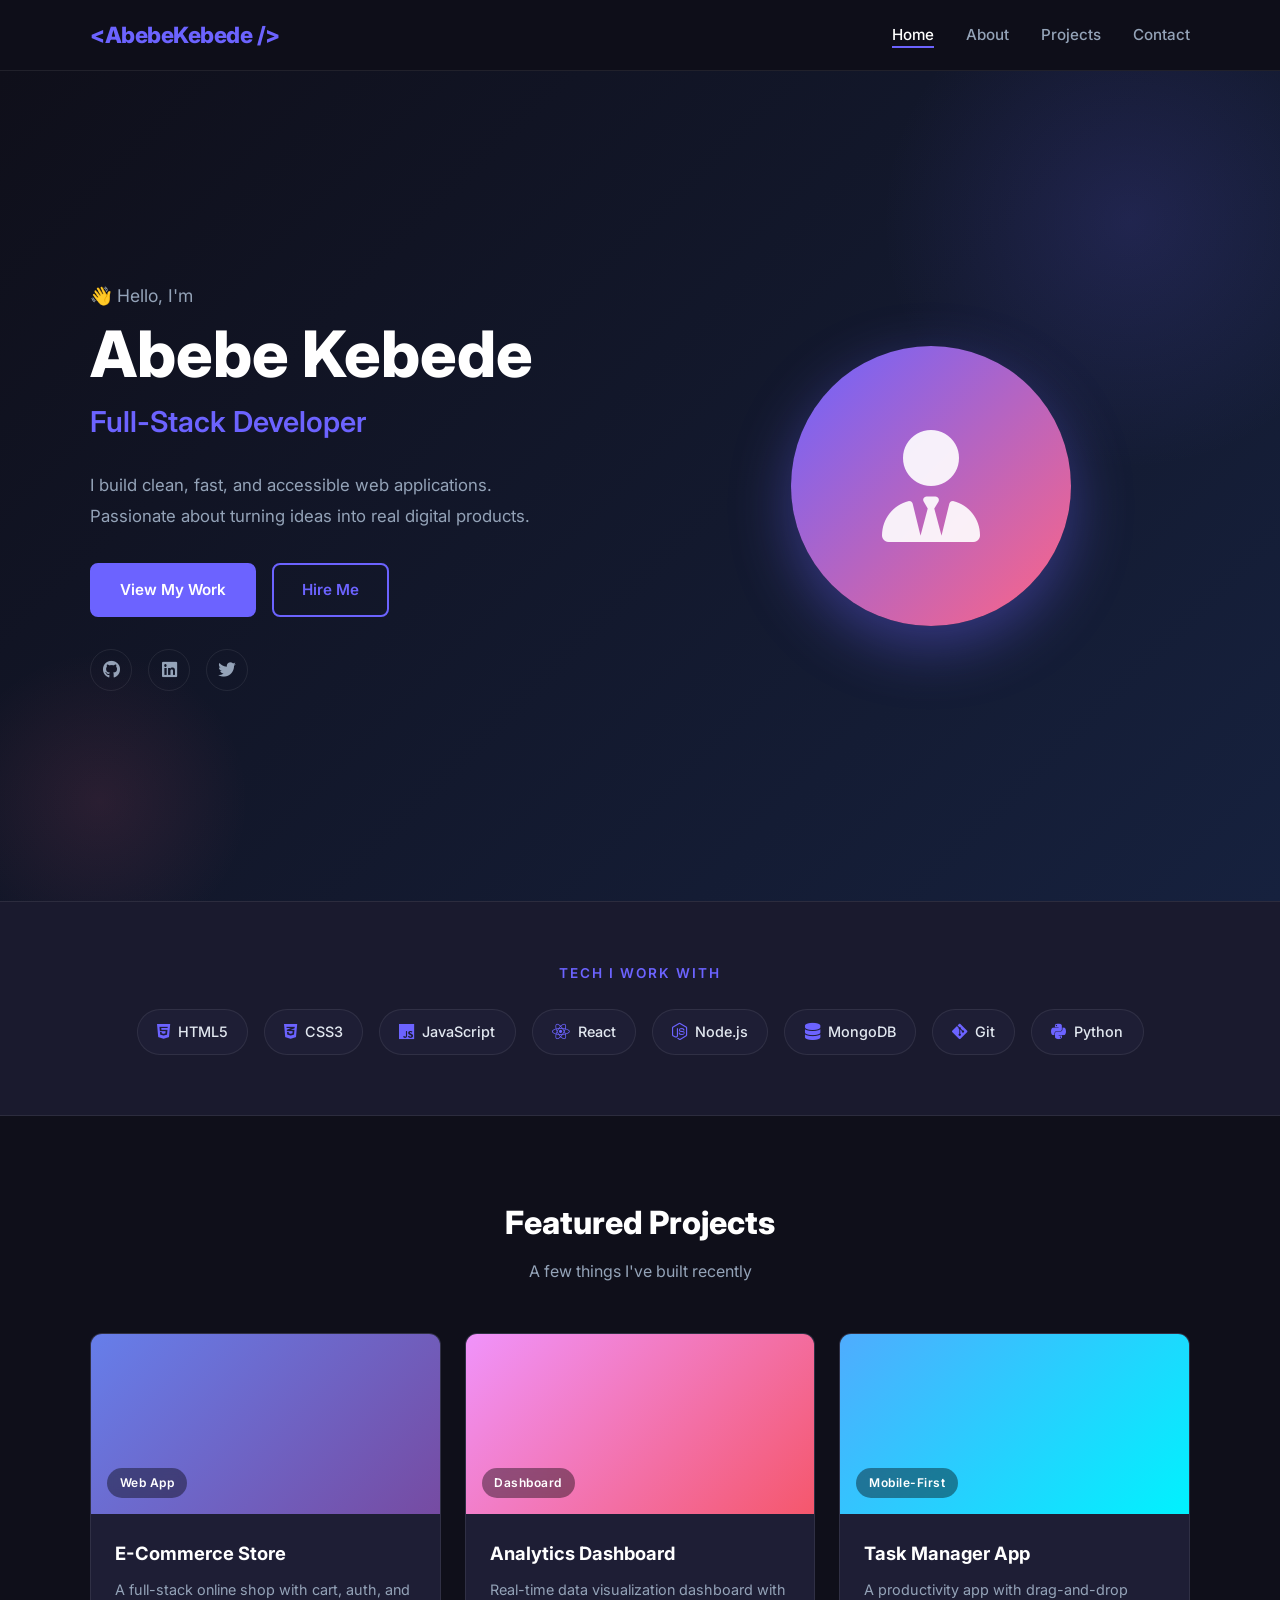
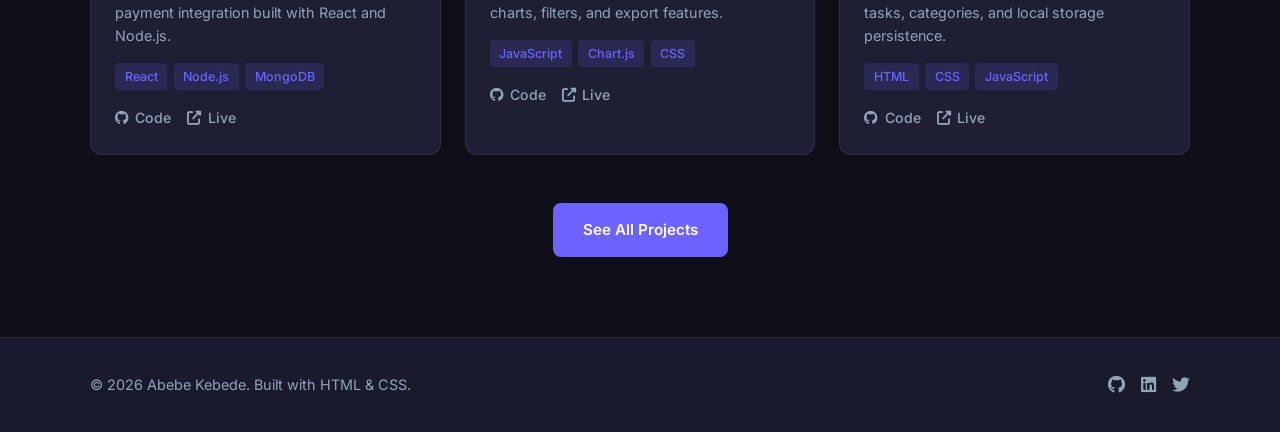
==== index.html @ f782b0f5 "Intial Commit" ====
<!DOCTYPE html>
<html lang="en">
<head>
  <meta charset="UTF-8" />
  <meta name="viewport" content="width=device-width, initial-scale=1.0" />
  <title>Alex Dev | Portfolio</title>
  <link rel="stylesheet" href="portfolio.css" />
  <!-- Font Awesome for icons -->
  <link rel="stylesheet" href="https://cdnjs.cloudflare.com/ajax/libs/font-awesome/6.5.0/css/all.min.css" />
  <!-- Google Fonts -->
  <link href="https://fonts.googleapis.com/css2?family=Inter:wght@400;500;600;700;800&display=swap" rel="stylesheet" />
</head>
<body>

  <!-- ===== NAVBAR ===== -->
  <header class="navbar">
    <div class="container nav-inner">
      <a href="index.html" class="logo">&lt;AbebeKebede /&gt;</a>
      <nav>
        <ul class="nav-links">
          <li class="list"><a href="index.html" class="active">Home</a></li>
          <li><a href="about.html">About</a></li>
          <li><a href="projects.html">Projects</a></li>
          <li><a href="contact.html">Contact</a></li>
        </ul>
      </nav>
      <!-- Hamburger for mobile -->
      <button class="hamburger" id="hamburger" aria-label="Toggle menu">
        <span></span><span></span><span></span>
      </button>
    </div>
    <!-- Mobile menu -->
    <nav class="mobile-menu" id="mobileMenu">
      <ul>
        <li><a href="index.html">Home</a></li>
        <li><a href="about.html">About</a></li>
        <li><a href="projects.html">Projects</a></li>
        <li><a href="contact.html">Contact</a></li>
      </ul>
    </nav>
  </header>

  <!-- ===== HERO ===== -->
  <section class="hero">
    <div class="container hero-inner">
      <div class="hero-text">
        <p class="hero-greeting">👋 Hello, I'm</p>
        <h1 class="hero-name">Abebe Kebede</h1>
        <h2 class="hero-title">Full-Stack Developer</h2>
        <p class="hero-desc">
          I build clean, fast, and accessible web applications.
          Passionate about turning ideas into real digital products.
        </p>
        <div class="hero-btns">
          <a href="projects.html" class="btn btn-primary">View My Work</a>
          <a href="contact.html" class="btn btn-outline">Hire Me</a>
        </div>
        <div class="hero-socials">
          <a href="#" aria-label="GitHub"><i class="fab fa-github"></i></a>
          <a href="#" aria-label="LinkedIn"><i class="fab fa-linkedin"></i></a>
          <a href="#" aria-label="Twitter"><i class="fab fa-twitter"></i></a>
        </div>
      </div>
      <div class="hero-image">
        <div class="avatar-placeholder">
          <i class="fas fa-user-tie"></i>
        </div>
      </div>
    </div>
  </section>

  <!-- ===== SKILLS STRIP ===== -->
  <section class="skills-strip">
    <div class="container">
      <h3 class="section-label">Tech I Work With</h3>
      <div class="skills-grid">
        <div class="skill-badge"><i class="fab fa-html5"></i> HTML5</div>
        <div class="skill-badge"><i class="fab fa-css3-alt"></i> CSS3</div>
        <div class="skill-badge"><i class="fab fa-js"></i> JavaScript</div>
        <div class="skill-badge"><i class="fab fa-react"></i> React</div>
        <div class="skill-badge"><i class="fab fa-node-js"></i> Node.js</div>
        <div class="skill-badge"><i class="fas fa-database"></i> MongoDB</div>
        <div class="skill-badge"><i class="fab fa-git-alt"></i> Git</div>
        <div class="skill-badge"><i class="fab fa-python"></i> Python</div>
      </div>
    </div>
  </section>

  <!-- ===== FEATURED PROJECTS ===== -->
  <section class="section">
    <div class="container">
      <h2 class="section-title">Featured Projects</h2>
      <p class="section-sub">A few things I've built recently</p>
      <div class="projects-grid">

        <div class="project-card">
          <div class="project-img project-img-1">
            <span class="project-tag">Web App</span>
          </div>
          <div class="project-body">
            <h3>E-Commerce Store</h3>
            <p>A full-stack online shop with cart, auth, and payment integration built with React and Node.js.</p>
            <div class="project-tech">
              <span>React</span><span>Node.js</span><span>MongoDB</span>
            </div>
            <div class="project-links">
              <a href="#"><i class="fab fa-github"></i> Code</a>
              <a href="#"><i class="fas fa-external-link-alt"></i> Live</a>
            </div>
          </div>
        </div>

        <div class="project-card">
          <div class="project-img project-img-2">
            <span class="project-tag">Dashboard</span>
          </div>
          <div class="project-body">
            <h3>Analytics Dashboard</h3>
            <p>Real-time data visualization dashboard with charts, filters, and export features.</p>
            <div class="project-tech">
              <span>JavaScript</span><span>Chart.js</span><span>CSS</span>
            </div>
            <div class="project-links">
              <a href="#"><i class="fab fa-github"></i> Code</a>
              <a href="#"><i class="fas fa-external-link-alt"></i> Live</a>
            </div>
          </div>
        </div>

        <div class="project-card">
          <div class="project-img project-img-3">
            <span class="project-tag">Mobile-First</span>
          </div>
          <div class="project-body">
            <h3>Task Manager App</h3>
            <p>A productivity app with drag-and-drop tasks, categories, and local storage persistence.</p>
            <div class="project-tech">
              <span>HTML</span><span>CSS</span><span>JavaScript</span>
            </div>
            <div class="project-links">
              <a href="#"><i class="fab fa-github"></i> Code</a>
              <a href="#"><i class="fas fa-external-link-alt"></i> Live</a>
            </div>
          </div>
        </div>

      </div>
      <div class="center-btn">
        <a href="projects.html" class="btn btn-primary">See All Projects</a>
      </div>
    </div>
  </section>

  <!-- ===== FOOTER ===== -->
  <footer class="footer">
    <div class="container footer-inner">
      <p>&copy; 2026 Abebe Kebede. Built with HTML &amp; CSS.</p>
      <div class="footer-socials">
        <a href="#" aria-label="GitHub"><i class="fab fa-github"></i></a>
        <a href="#" aria-label="LinkedIn"><i class="fab fa-linkedin"></i></a>
        <a href="#" aria-label="Twitter"><i class="fab fa-twitter"></i></a>
      </div>
    </div>
  </footer>

  <script>
    // Simple hamburger toggle (no framework needed)
    const btn = document.getElementById('hamburger');
    const menu = document.getElementById('mobileMenu');
    btn.addEventListener('click', () => {
      menu.classList.toggle('open');
      btn.classList.toggle('active');
    });
  </script>

</body>
</html>
---- portfolio.css ----
/* ===== CSS VARIABLES ===== */
:root {
  --primary:     #6c63ff;
  --primary-dark:#5a52d5;
  --accent:      #ff6584;
  --dark:        #0f0f1a;
  --dark-2:      #1a1a2e;
  --dark-3:      #16213e;
  --text:        #e2e8f0;
  --text-muted:  #94a3b8;
  --white:       #ffffff;
  --light-bg:    #f8fafc;
  --border:      rgba(255,255,255,0.08);
  --card-bg:     #1e1e35;
  --radius:      12px;
  --radius-sm:   8px;
  --shadow:      0 4px 24px rgba(0,0,0,0.3);
  --transition:  0.3s ease;
  --font:        'Inter', sans-serif;
}

/* ===== RESET & BASE ===== */
*, *::before, *::after {
  box-sizing: border-box;
  margin: 0;
  padding: 0;
}

html {
  scroll-behavior: smooth;
}

body {
  font-family: var(--font);
  background-color: var(--dark);
  color: var(--text);
  line-height: 1.7;
  font-size: 16px;
}

a {
  text-decoration: none;
  color: inherit;
  transition: color var(--transition);
}

ul {
  list-style: none;
}

img {
  max-width: 100%;
  display: block;
}

/* ===== CONTAINER ===== */
.container {
  width: 90%;
  max-width: 1100px;
  margin: 0 auto;
}

/* ===== SECTION SPACING ===== */
.section {
  padding: 80px 0;
}

.bg-light {
  background-color: var(--dark-2);
}

/* ===== SECTION HEADINGS ===== */
.section-title {
  font-size: 2rem;
  font-weight: 800;
  text-align: center;
  margin-bottom: 0.5rem;
  color: var(--white);
}

.section-sub {
  text-align: center;
  color: var(--text-muted);
  margin-bottom: 3rem;
  font-size: 1rem;
}

.section-label {
  text-align: center;
  font-size: 0.85rem;
  text-transform: uppercase;
  letter-spacing: 2px;
  color: var(--primary);
  margin-bottom: 1.5rem;
  font-weight: 600;
}

/* ===== BUTTONS ===== */
.btn {
  display: inline-flex;
  align-items: center;
  gap: 0.5rem;
  padding: 0.75rem 1.75rem;
  border-radius: var(--radius-sm);
  font-size: 0.95rem;
  font-weight: 600;
  cursor: pointer;
  transition: all var(--transition);
  border: 2px solid transparent;
}

.btn-primary {
  background-color: var(--primary);
  color: var(--white);
  border-color: var(--primary);
}

.btn-primary:hover {
  background-color: var(--primary-dark);
  border-color: var(--primary-dark);
  transform: translateY(-2px);
  box-shadow: 0 8px 20px rgba(108, 99, 255, 0.4);
}

.btn-outline {
  background-color: transparent;
  color: var(--primary);
  border-color: var(--primary);
}

.btn-outline:hover {
  background-color: var(--primary);
  color: var(--white);
  transform: translateY(-2px);
}

.btn-full {
  width: 100%;
  justify-content: center;
}

.center-btn {
  text-align: center;
  margin-top: 3rem;
}

/* =============================================
   NAVBAR
   ============================================= */
.navbar {
  position: sticky;
  top: 0;
  z-index: 1000;
  background-color: rgba(15, 15, 26, 0.95);
  backdrop-filter: blur(10px);
  border-bottom: 1px solid var(--border);
}

.nav-inner {
  display: flex;
  align-items: center;
  justify-content: space-between;
  height: 70px;
}

.logo {
  font-size: 1.4rem;
  font-weight: 800;
  color: var(--primary);
  letter-spacing: -0.5px;
}

.nav-links {
  display: flex;
  gap: 2rem;
}

.nav-links a {
  color: var(--text-muted);
  font-weight: 500;
  font-size: 0.95rem;
  position: relative;
  padding-bottom: 4px;
}

.nav-links a::after {
  content: '';
  position: absolute;
  bottom: 0;
  left: 0;
  width: 0;
  height: 2px;
  background-color: var(--primary);
  transition: width var(--transition);
}

.nav-links a:hover,
.nav-links a.active {
  color: var(--white);
}

.nav-links a:hover::after,
.nav-links a.active::after {
  width: 100%;
}

/* Hamburger */
.hamburger {
  display: none;
  flex-direction: column;
  gap: 5px;
  background: none;
  border: none;
  cursor: pointer;
  padding: 4px;
}

.hamburger span {
  display: block;
  width: 24px;
  height: 2px;
  background-color: var(--text);
  border-radius: 2px;
  transition: all var(--transition);
}

.hamburger.active span:nth-child(1) {
  transform: translateY(7px) rotate(45deg);
}
.hamburger.active span:nth-child(2) {
  opacity: 0;
}
.hamburger.active span:nth-child(3) {
  transform: translateY(-7px) rotate(-45deg);
}

/* Mobile menu */
.mobile-menu {
  display: none;
  background-color: var(--dark-2);
  border-top: 1px solid var(--border);
}

.mobile-menu.open {
  display: block;
}

.mobile-menu ul {
  padding: 1rem 0;
}

.mobile-menu li a {
  display: block;
  padding: 0.75rem 1.5rem;
  color: var(--text-muted);
  font-weight: 500;
  transition: all var(--transition);
}

.mobile-menu li a:hover {
  color: var(--white);
  background-color: rgba(108, 99, 255, 0.1);
  padding-left: 2rem;
}

/* =============================================
   HERO SECTION
   ============================================= */
.hero {
  min-height: calc(100vh - 70px);
  display: flex;
  align-items: center;
  background: linear-gradient(135deg, var(--dark) 0%, var(--dark-3) 100%);
  position: relative;
  overflow: hidden;
}

/* Decorative background circles */
.hero::before {
  content: '';
  position: absolute;
  width: 500px;
  height: 500px;
  border-radius: 50%;
  background: radial-gradient(circle, rgba(108,99,255,0.15) 0%, transparent 70%);
  top: -100px;
  right: -100px;
  pointer-events: none;
}

.hero::after {
  content: '';
  position: absolute;
  width: 300px;
  height: 300px;
  border-radius: 50%;
  background: radial-gradient(circle, rgba(255,101,132,0.1) 0%, transparent 70%);
  bottom: -50px;
  left: -50px;
  pointer-events: none;
}

.hero-inner {
  display: grid;
  grid-template-columns: 1fr 1fr;
  gap: 4rem;
  align-items: center;
  padding: 80px 0;
}

.hero-greeting {
  font-size: 1.1rem;
  color: var(--text-muted);
  margin-bottom: 0.5rem;
}

.hero-name {
  font-size: clamp(2.5rem, 5vw, 4rem);
  font-weight: 800;
  color: var(--white);
  line-height: 1.1;
  margin-bottom: 0.5rem;
}

.hero-title {
  font-size: clamp(1.2rem, 2.5vw, 1.8rem);
  font-weight: 600;
  color: var(--primary);
  margin-bottom: 1.5rem;
}

.hero-desc {
  color: var(--text-muted);
  font-size: 1.05rem;
  max-width: 480px;
  margin-bottom: 2rem;
  line-height: 1.8;
}

.hero-btns {
  display: flex;
  gap: 1rem;
  flex-wrap: wrap;
  margin-bottom: 2rem;
}

.hero-socials {
  display: flex;
  gap: 1rem;
}

.hero-socials a {
  width: 42px;
  height: 42px;
  border-radius: 50%;
  border: 1px solid var(--border);
  display: flex;
  align-items: center;
  justify-content: center;
  color: var(--text-muted);
  font-size: 1.1rem;
  transition: all var(--transition);
}

.hero-socials a:hover {
  border-color: var(--primary);
  color: var(--primary);
  transform: translateY(-3px);
}

/* Avatar placeholder */
.avatar-placeholder {
  width: 280px;
  height: 280px;
  border-radius: 50%;
  background: linear-gradient(135deg, var(--primary) 0%, var(--accent) 100%);
  display: flex;
  align-items: center;
  justify-content: center;
  font-size: 7rem;
  color: rgba(255,255,255,0.9);
  margin: 0 auto;
  box-shadow: 0 20px 60px rgba(108, 99, 255, 0.4);
  position: relative;
}

/* .avatar-placeholder::before {
  content: '';
  position: absolute;
  inset: -8px;
  border-radius: 50%;
  border: 2px dashed rgba(108, 99, 255, 0.4);
  animation: spin 20s linear infinite;
}

@keyframes spin {
  to { transform: rotate(360deg); }
} */

.avatar-placeholder.large {
  width: 220px;
  height: 220px;
  font-size: 5rem;
}

/* =============================================
   SKILLS STRIP
   ============================================= */
.skills-strip {
  background-color: var(--dark-2);
  padding: 60px 0;
  border-top: 1px solid var(--border);
  border-bottom: 1px solid var(--border);
}

.skills-grid {
  display: flex;
  flex-wrap: wrap;
  gap: 1rem;
  justify-content: center;
}

.skill-badge {
  display: flex;
  align-items: center;
  gap: 0.5rem;
  padding: 0.6rem 1.2rem;
  background-color: var(--card-bg);
  border: 1px solid var(--border);
  border-radius: 50px;
  font-size: 0.9rem;
  font-weight: 500;
  color: var(--text);
  transition: all var(--transition);
}

.skill-badge:hover {
  border-color: var(--primary);
  color: var(--primary);
  transform: translateY(-2px);
}

.skill-badge i {
  font-size: 1.1rem;
  color: var(--primary);
}

/* =============================================
   PROJECT CARDS
   ============================================= */
.projects-grid {
  display: grid;
  grid-template-columns: repeat(auto-fill, minmax(300px, 1fr));
  gap: 1.5rem;
}

.project-card {
  background-color: var(--card-bg);
  border: 1px solid var(--border);
  border-radius: var(--radius);
  overflow: hidden;
  transition: all var(--transition);
}

.project-card:hover {
  transform: translateY(-6px);
  box-shadow: var(--shadow);
  border-color: rgba(108, 99, 255, 0.3);
}

.project-img {
  height: 180px;
  position: relative;
  display: flex;
  align-items: flex-end;
  padding: 1rem;
}

/* Gradient backgrounds for project cards */
.project-img-1 { background: linear-gradient(135deg, #667eea 0%, #764ba2 100%); }
.project-img-2 { background: linear-gradient(135deg, #f093fb 0%, #f5576c 100%); }
.project-img-3 { background: linear-gradient(135deg, #4facfe 0%, #00f2fe 100%); }
.project-img-4 { background: linear-gradient(135deg, #43e97b 0%, #38f9d7 100%); }
.project-img-5 { background: linear-gradient(135deg, #fa709a 0%, #fee140 100%); }
.project-img-6 { background: linear-gradient(135deg, #a18cd1 0%, #fbc2eb 100%); }

.project-tag {
  background-color: rgba(0,0,0,0.4);
  color: var(--white);
  padding: 0.3rem 0.8rem;
  border-radius: 50px;
  font-size: 0.75rem;
  font-weight: 600;
  letter-spacing: 0.5px;
  backdrop-filter: blur(4px);
}

.project-body {
  padding: 1.5rem;
}

.project-body h3 {
  font-size: 1.15rem;
  font-weight: 700;
  color: var(--white);
  margin-bottom: 0.5rem;
}

.project-body p {
  color: var(--text-muted);
  font-size: 0.9rem;
  margin-bottom: 1rem;
  line-height: 1.6;
}

.project-tech {
  display: flex;
  flex-wrap: wrap;
  gap: 0.4rem;
  margin-bottom: 1rem;
}

.project-tech span {
  background-color: rgba(108, 99, 255, 0.15);
  color: var(--primary);
  padding: 0.2rem 0.6rem;
  border-radius: 4px;
  font-size: 0.78rem;
  font-weight: 500;
}

.project-links {
  display: flex;
  gap: 1rem;
}

.project-links a {
  display: flex;
  align-items: center;
  gap: 0.4rem;
  color: var(--text-muted);
  font-size: 0.88rem;
  font-weight: 500;
  transition: color var(--transition);
}

.project-links a:hover {
  color: var(--primary);
}

/* =============================================
   PAGE HERO (inner pages)
   ============================================= */
.page-hero {
  background: linear-gradient(135deg, var(--dark-3) 0%, var(--dark-2) 100%);
  padding: 80px 0 60px;
  text-align: center;
  border-bottom: 1px solid var(--border);
}

.page-hero h1 {
  font-size: clamp(2rem, 4vw, 3rem);
  font-weight: 800;
  color: var(--white);
  margin-bottom: 0.5rem;
}

.page-hero p {
  color: var(--text-muted);
  font-size: 1.1rem;
}

/* =============================================
   ABOUT PAGE
   ============================================= */
.about-grid {
  display: grid;
  grid-template-columns: 280px 1fr;
  gap: 4rem;
  align-items: start;
}

.about-image {
  text-align: center;
}

.about-socials {
  margin-top: 1.5rem;
  display: flex;
  flex-direction: column;
  gap: 0.75rem;
  align-items: center;
}

.about-socials a {
  display: inline-flex;
  align-items: center;
  gap: 0.5rem;
  color: var(--text-muted);
  font-size: 0.9rem;
  font-weight: 500;
  transition: color var(--transition);
}

.about-socials a:hover {
  color: var(--primary);
}

.about-bio h2 {
  font-size: 1.8rem;
  font-weight: 800;
  color: var(--white);
  margin-bottom: 1rem;
}

.about-bio p {
  color: var(--text-muted);
  margin-bottom: 1rem;
  line-height: 1.8;
}

.about-bio strong {
  color: var(--primary);
}

.info-grid {
  display: grid;
  grid-template-columns: 1fr 1fr;
  gap: 1rem;
  margin-top: 1.5rem;
}

.info-item {
  background-color: var(--card-bg);
  border: 1px solid var(--border);
  border-radius: var(--radius-sm);
  padding: 0.75rem 1rem;
  font-size: 0.9rem;
  color: var(--text-muted);
}

.info-item span {
  display: block;
  font-weight: 600;
  color: var(--white);
  margin-bottom: 0.2rem;
}

/* Skill bars */
.skills-bars {
  max-width: 700px;
  margin: 0 auto;
  display: flex;
  flex-direction: column;
  gap: 1.5rem;
}

.skill-row {}

.skill-info {
  display: flex;
  justify-content: space-between;
  margin-bottom: 0.4rem;
  font-size: 0.9rem;
  font-weight: 500;
  color: var(--text);
}

.skill-bar {
  height: 8px;
  background-color: var(--card-bg);
  border-radius: 50px;
  overflow: hidden;
}

.skill-fill {
  height: 100%;
  background: linear-gradient(90deg, var(--primary) 0%, var(--accent) 100%);
  border-radius: 50px;
  transition: width 1s ease;
}

/* Timeline */
.timeline {
  position: relative;
  padding-left: 2rem;
  max-width: 700px;
  margin: 0 auto;
}

.timeline::before {
  content: '';
  position: absolute;
  left: 0;
  top: 0;
  bottom: 0;
  width: 2px;
  background: linear-gradient(to bottom, var(--primary), var(--accent));
  border-radius: 2px;
}

.timeline-item {
  position: relative;
  margin-bottom: 2.5rem;
}

.timeline-dot {
  position: absolute;
  left: -2.45rem;
  top: 4px;
  width: 14px;
  height: 14px;
  border-radius: 50%;
  background-color: var(--primary);
  border: 3px solid var(--dark);
  box-shadow: 0 0 0 2px var(--primary);
}

.timeline-content {
  background-color: var(--card-bg);
  border: 1px solid var(--border);
  border-radius: var(--radius);
  padding: 1.25rem 1.5rem;
}

.timeline-date {
  font-size: 0.8rem;
  color: var(--primary);
  font-weight: 600;
  letter-spacing: 0.5px;
  text-transform: uppercase;
}

.timeline-content h3 {
  font-size: 1.05rem;
  font-weight: 700;
  color: var(--white);
  margin: 0.3rem 0 0.2rem;
}

.timeline-company {
  color: var(--accent);
  font-size: 0.88rem;
  font-weight: 500;
  margin-bottom: 0.5rem;
}

.timeline-content p:last-child {
  color: var(--text-muted);
  font-size: 0.9rem;
  line-height: 1.6;
}

/* =============================================
   CONTACT PAGE
   ============================================= */
.contact-grid {
  display: grid;
  grid-template-columns: 1fr 1.2fr;
  gap: 4rem;
  align-items: start;
}

.contact-info h2 {
  font-size: 1.8rem;
  font-weight: 800;
  color: var(--white);
  margin-bottom: 1rem;
}

.contact-info > p {
  color: var(--text-muted);
  line-height: 1.8;
  margin-bottom: 2rem;
}

.contact-details {
  display: flex;
  flex-direction: column;
  gap: 1.25rem;
  margin-bottom: 2rem;
}

.contact-item {
  display: flex;
  align-items: flex-start;
  gap: 1rem;
}

.contact-icon {
  width: 44px;
  height: 44px;
  border-radius: var(--radius-sm);
  background-color: rgba(108, 99, 255, 0.15);
  display: flex;
  align-items: center;
  justify-content: center;
  color: var(--primary);
  font-size: 1.1rem;
  flex-shrink: 0;
}

.contact-item strong {
  display: block;
  color: var(--white);
  font-size: 0.9rem;
  margin-bottom: 0.2rem;
}

.contact-item p {
  color: var(--text-muted);
  font-size: 0.9rem;
}

.contact-socials {
  display: flex;
  gap: 0.75rem;
}

.contact-socials a {
  width: 42px;
  height: 42px;
  border-radius: 50%;
  border: 1px solid var(--border);
  display: flex;
  align-items: center;
  justify-content: center;
  color: var(--text-muted);
  font-size: 1.1rem;
  transition: all var(--transition);
}

.contact-socials a:hover {
  border-color: var(--primary);
  color: var(--primary);
  transform: translateY(-3px);
}

/* Contact Form */
.contact-form-wrap {
  background-color: var(--card-bg);
  border: 1px solid var(--border);
  border-radius: var(--radius);
  padding: 2rem;
}

.contact-form {
  display: flex;
  flex-direction: column;
  gap: 1.25rem;
}

.form-group {
  display: flex;
  flex-direction: column;
  gap: 0.4rem;
}

.form-group label {
  font-size: 0.88rem;
  font-weight: 600;
  color: var(--text);
}

.form-group input,
.form-group textarea {
  background-color: var(--dark-2);
  border: 1px solid var(--border);
  border-radius: var(--radius-sm);
  padding: 0.75rem 1rem;
  color: var(--text);
  font-family: var(--font);
  font-size: 0.95rem;
  transition: border-color var(--transition);
  outline: none;
  resize: vertical;
}

.form-group input::placeholder,
.form-group textarea::placeholder {
  color: var(--text-muted);
}

.form-group input:focus,
.form-group textarea:focus {
  border-color: var(--primary);
  box-shadow: 0 0 0 3px rgba(108, 99, 255, 0.15);
}

/* =============================================
   FOOTER
   ============================================= */
.footer {
  background-color: var(--dark-2);
  border-top: 1px solid var(--border);
  padding: 2rem 0;
}

.footer-inner {
  display: flex;
  align-items: center;
  justify-content: space-between;
  flex-wrap: wrap;
  gap: 1rem;
}

.footer p {
  color: var(--text-muted);
  font-size: 0.9rem;
}

.footer-socials {
  display: flex;
  gap: 1rem;
}

.footer-socials a {
  color: var(--text-muted);
  font-size: 1.1rem;
  transition: color var(--transition);
}

.footer-socials a:hover {
  color: var(--primary);
}

/* =============================================
   RESPONSIVE — TABLET (max 900px)
   ============================================= */
@media (max-width: 900px) {

  /* Navbar */
  .nav-links {
    display: none;
  }

  .hamburger {
    display: flex;
  }

  /* Hero */
  .hero-inner {
    grid-template-columns: 1fr;
    text-align: center;
    gap: 3rem;
    padding: 60px 0;
  }

  .hero-desc {
    margin: 0 auto 2rem;
  }

  .hero-btns {
    justify-content: center;
  }

  .hero-socials {
    justify-content: center;
  }

  .hero-image {
    order: -1;
  }

  /* About */
  .about-grid {
    grid-template-columns: 1fr;
    gap: 2.5rem;
    text-align: center;
  }

  .about-image {
    display: flex;
    flex-direction: column;
    align-items: center;
  }

  .info-grid {
    text-align: left;
  }

  /* Contact */
  .contact-grid {
    grid-template-columns: 1fr;
    gap: 2.5rem;
  }
}

/* =============================================
   RESPONSIVE — MOBILE (max 600px)
   ============================================= */
@media (max-width: 600px) {

  .section {
    padding: 60px 0;
  }

  .section-title {
    font-size: 1.6rem;
  }

  /* Hero */
  .avatar-placeholder {
    width: 200px;
    height: 200px;
    font-size: 5rem;
  }

  .hero-btns {
    flex-direction: column;
    align-items: center;
  }

  .btn {
    width: 100%;
    justify-content: center;
  }

  /* Skills strip */
  .skills-grid {
    gap: 0.75rem;
  }

  /* Projects */
  .projects-grid {
    grid-template-columns: 1fr;
  }

  /* Info grid */
  .info-grid {
    grid-template-columns: 1fr;
  }

  /* Footer */
  .footer-inner {
    flex-direction: column;
    text-align: center;
  }

  /* Timeline */
  .timeline {
    padding-left: 1.5rem;
  }

  .timeline-dot {
    left: -1.95rem;
  }

  /* Contact form */
  .contact-form-wrap {
    padding: 1.25rem;
  }
}
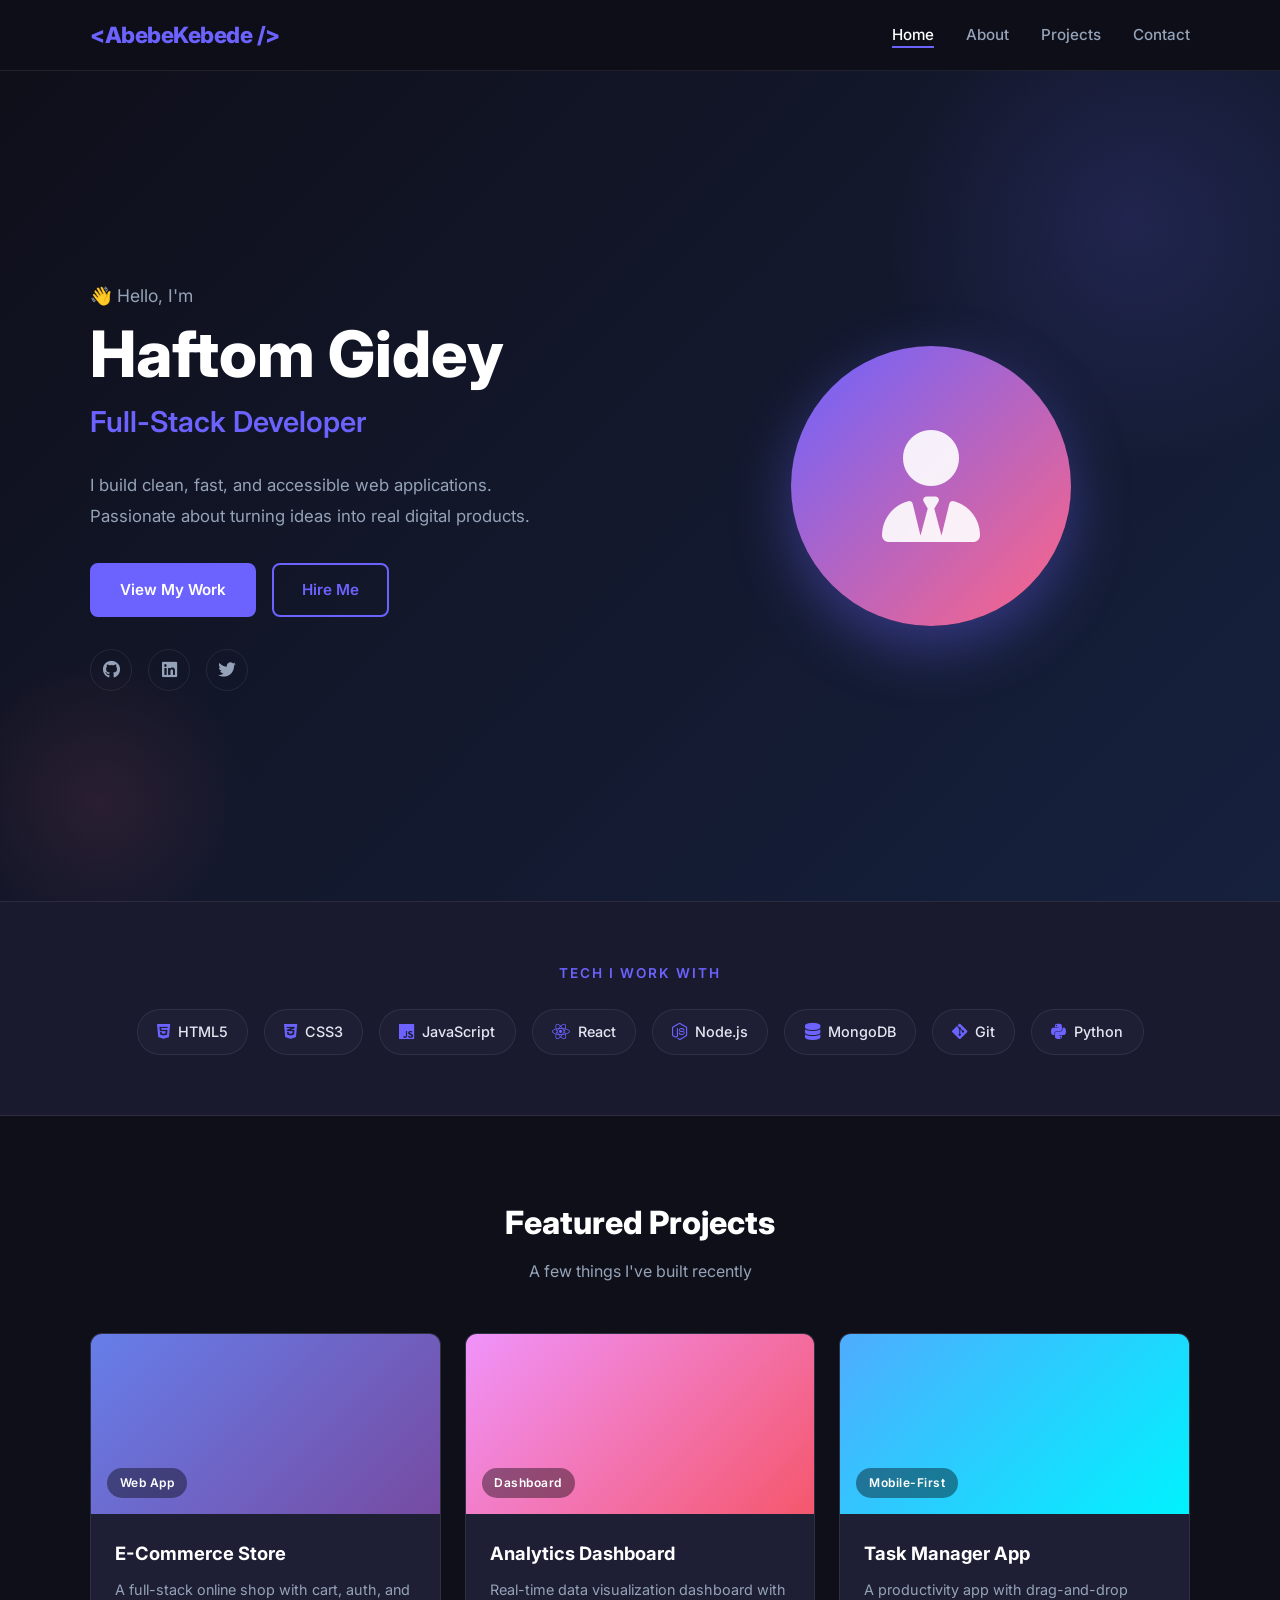
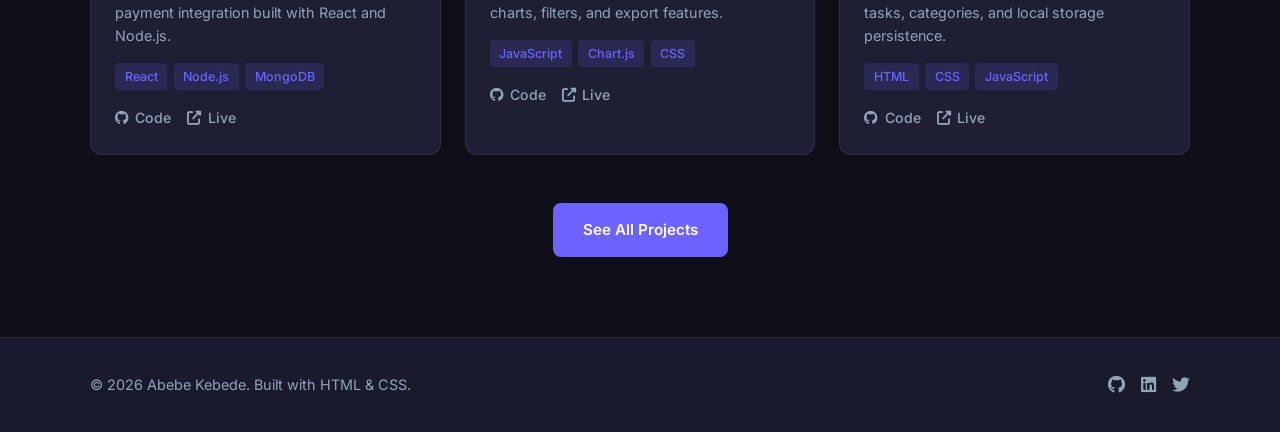
==== commit be2acade: "i have chnaged the name of the freelancer" ====
--- a/index.html
+++ b/index.html
@@ -45,7 +45,7 @@
     <div class="container hero-inner">
       <div class="hero-text">
         <p class="hero-greeting">👋 Hello, I'm</p>
-        <h1 class="hero-name">Abebe Kebede</h1>
+        <h1 class="hero-name">Haftom Gidey</h1>
         <h2 class="hero-title">Full-Stack Developer</h2>
         <p class="hero-desc">
           I build clean, fast, and accessible web applications.
--- a/portfolio.css
+++ b/portfolio.css
@@ -19,6 +19,7 @@
   --shadow:      0 4px 24px rgba(0,0,0,0.3);
   --transition:  0.3s ease;
   --font:        'Inter', sans-serif;
+
 }
 
 /* ===== RESET & BASE ===== */
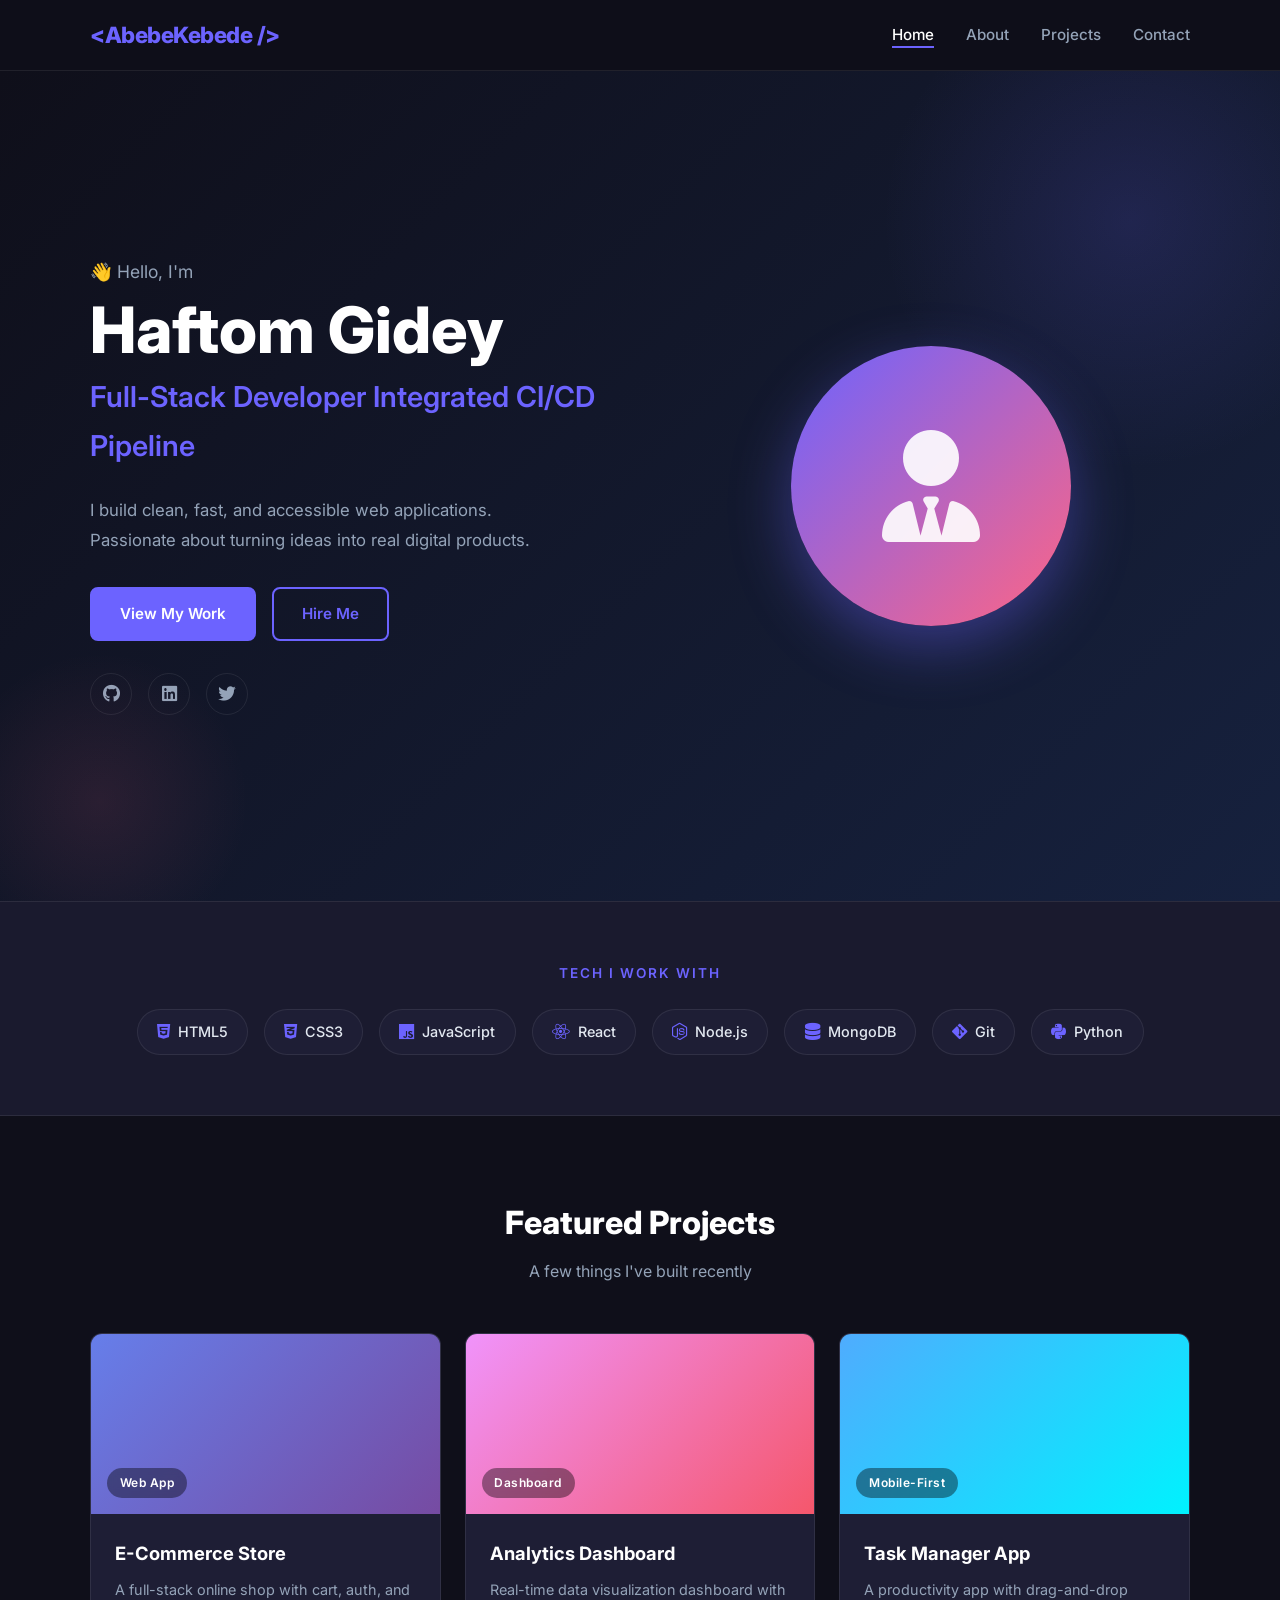
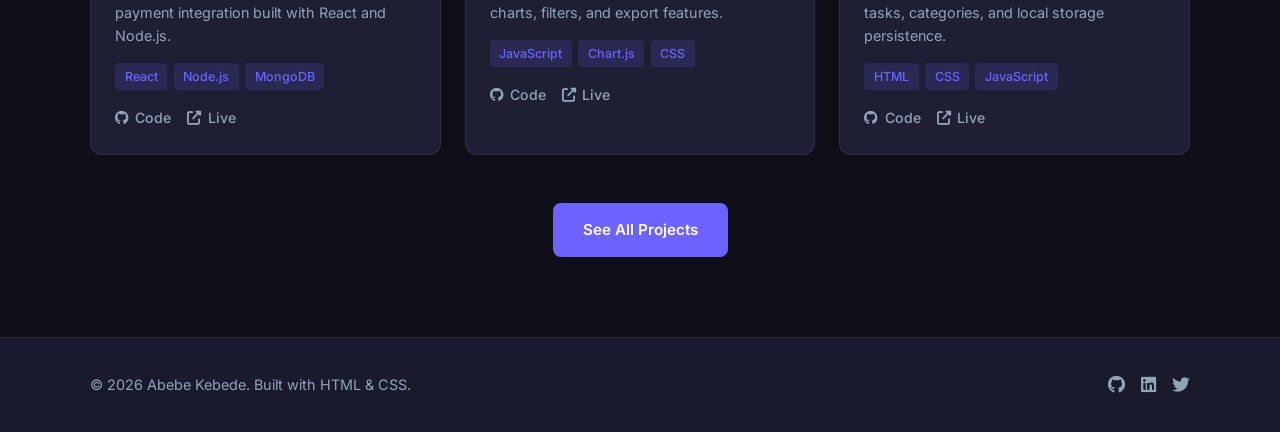
==== commit 371b6287: "checking pipline" ====
--- a/index.html
+++ b/index.html
@@ -46,7 +46,7 @@
       <div class="hero-text">
         <p class="hero-greeting">👋 Hello, I'm</p>
         <h1 class="hero-name">Haftom Gidey</h1>
-        <h2 class="hero-title">Full-Stack Developer</h2>
+        <h2 class="hero-title">Full-Stack Developer Integrated CI/CD Pipeline</h2>
         <p class="hero-desc">
           I build clean, fast, and accessible web applications.
           Passionate about turning ideas into real digital products.
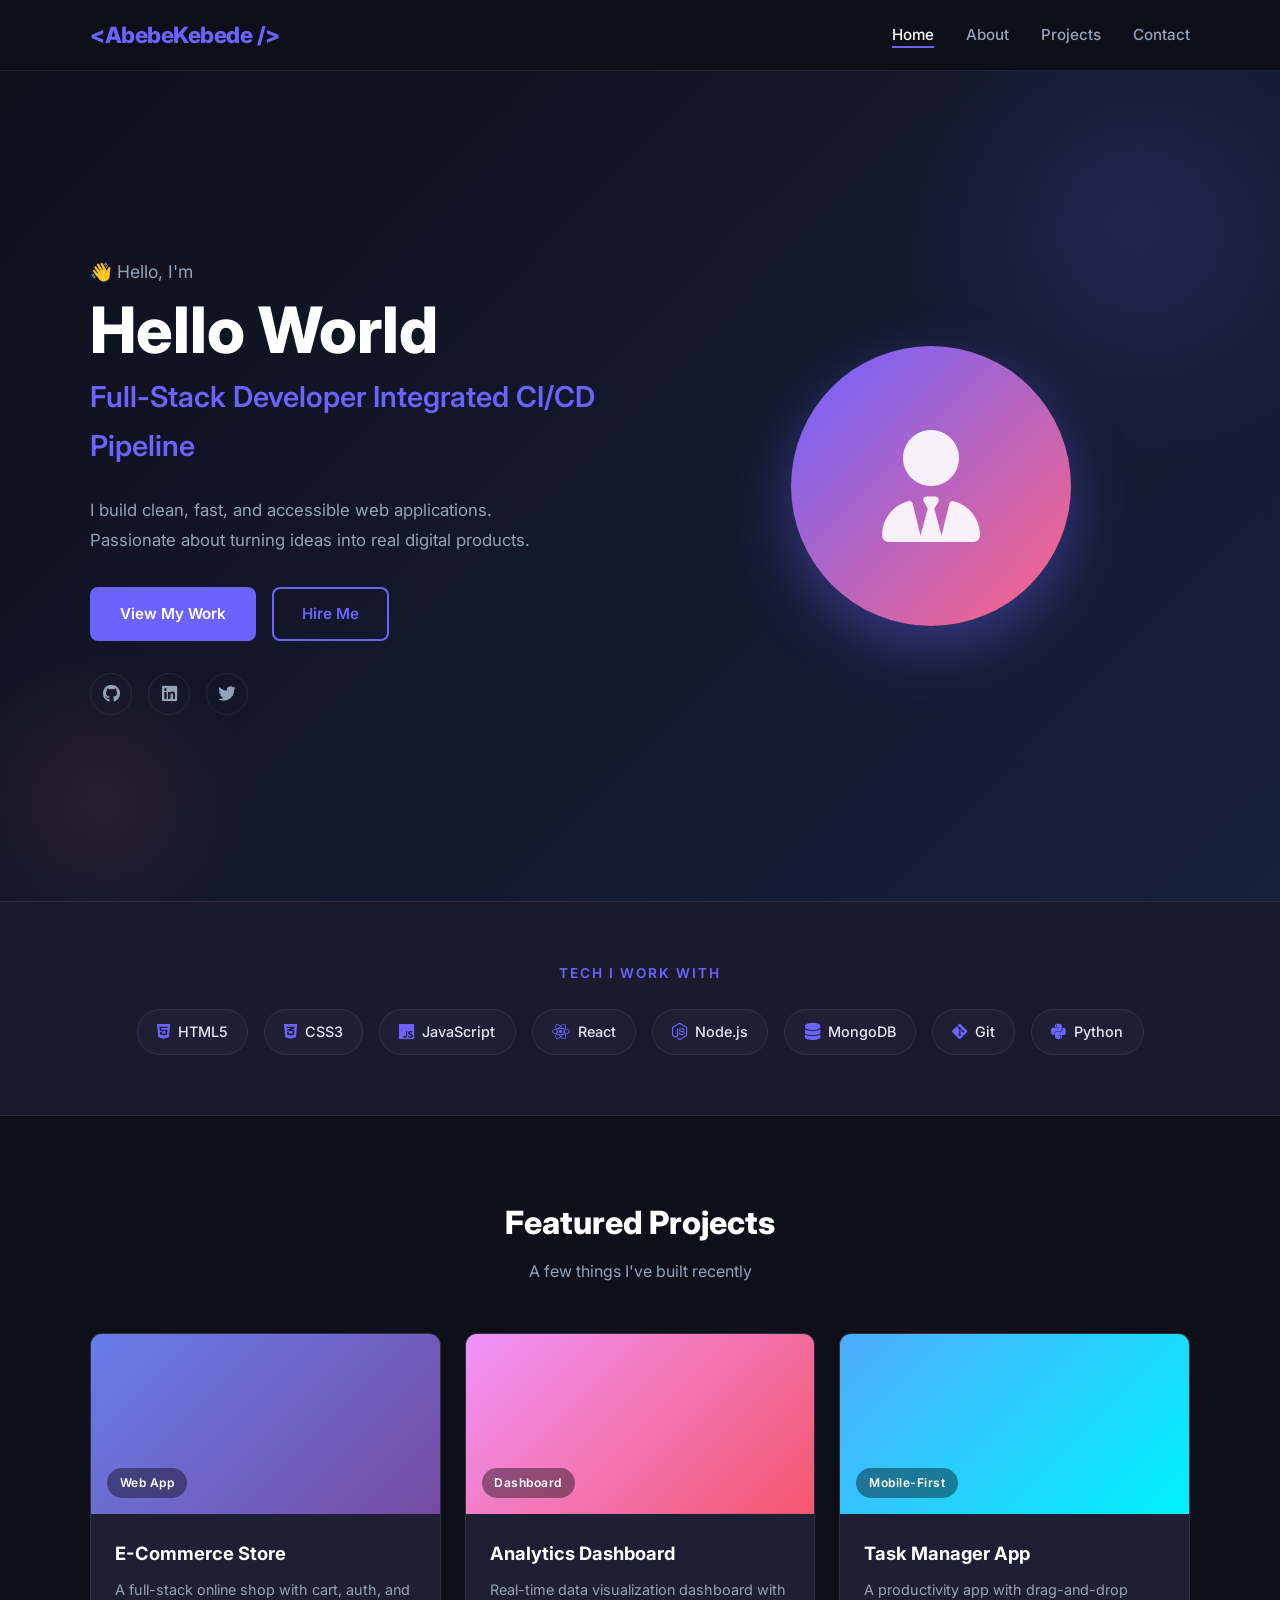
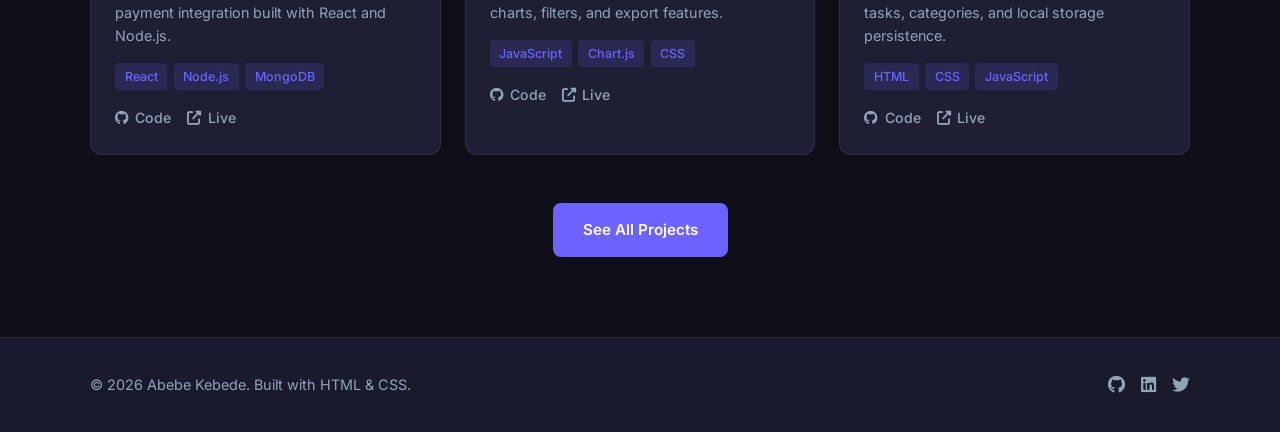
==== commit 2bf61423: "i haved changed the name" ====
--- a/index.html
+++ b/index.html
@@ -45,7 +45,7 @@
     <div class="container hero-inner">
       <div class="hero-text">
         <p class="hero-greeting">👋 Hello, I'm</p>
-        <h1 class="hero-name">Haftom Gidey</h1>
+        <h1 class="hero-name">Hello World</h1>
         <h2 class="hero-title">Full-Stack Developer Integrated CI/CD Pipeline</h2>
         <p class="hero-desc">
           I build clean, fast, and accessible web applications.
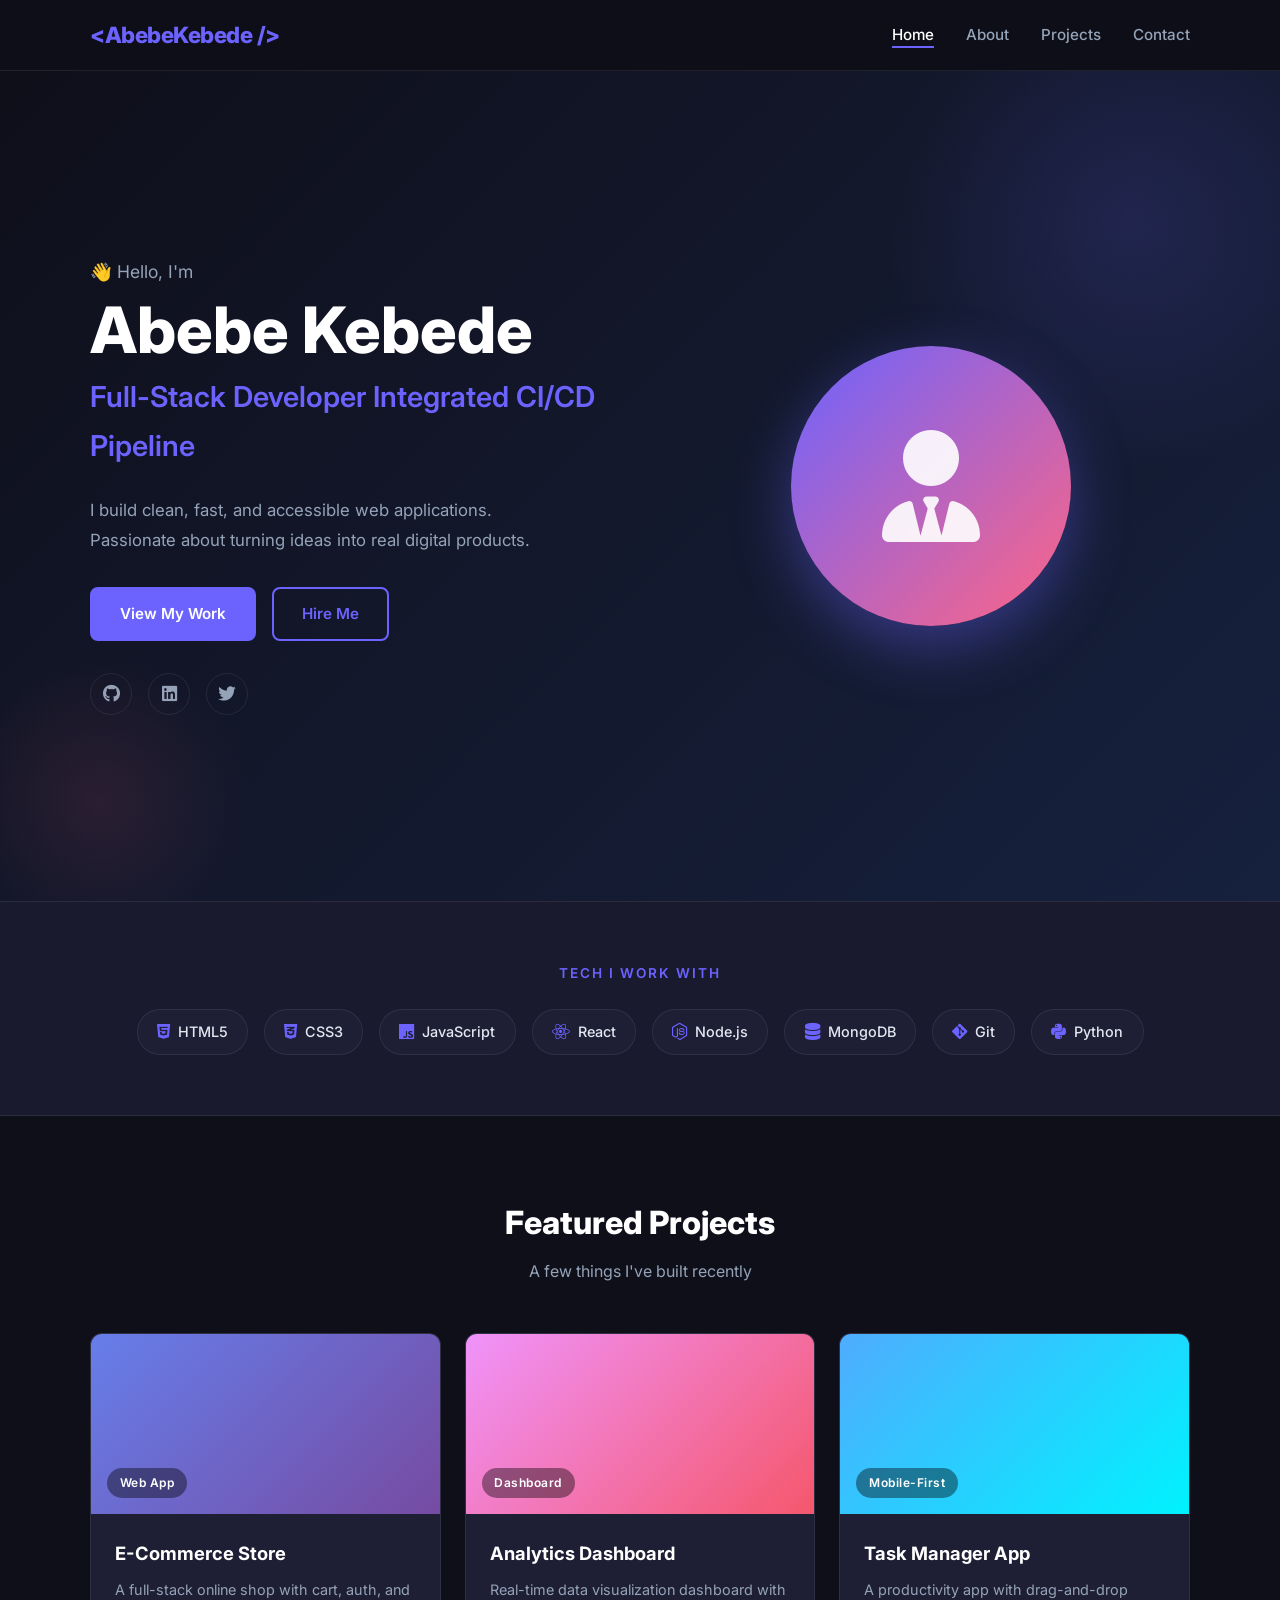
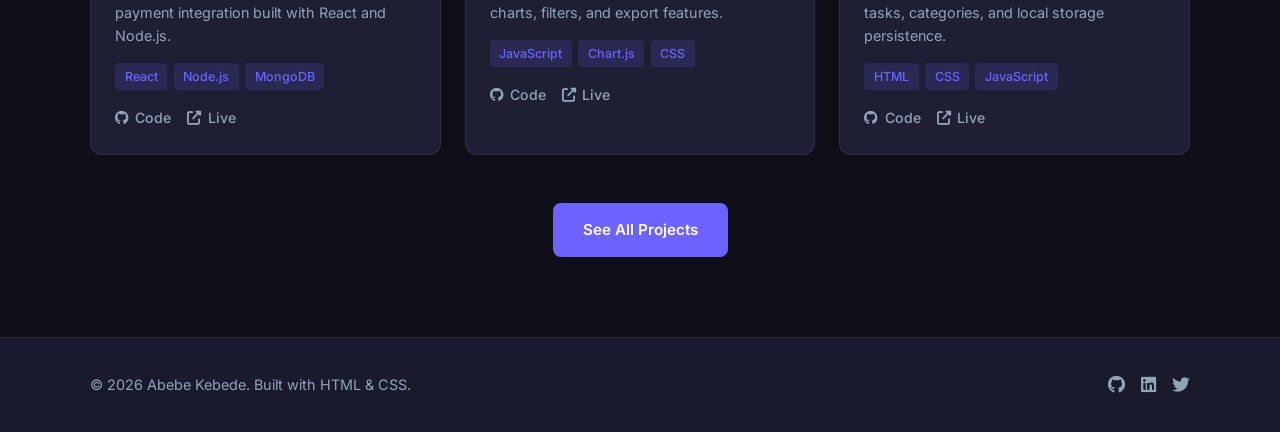
==== commit e701b90b: "name changed" ====
--- a/index.html
+++ b/index.html
@@ -45,7 +45,7 @@
     <div class="container hero-inner">
       <div class="hero-text">
         <p class="hero-greeting">👋 Hello, I'm</p>
-        <h1 class="hero-name">Hello World</h1>
+        <h1 class="hero-name">Abebe Kebede</h1>
         <h2 class="hero-title">Full-Stack Developer Integrated CI/CD Pipeline</h2>
         <p class="hero-desc">
           I build clean, fast, and accessible web applications.
